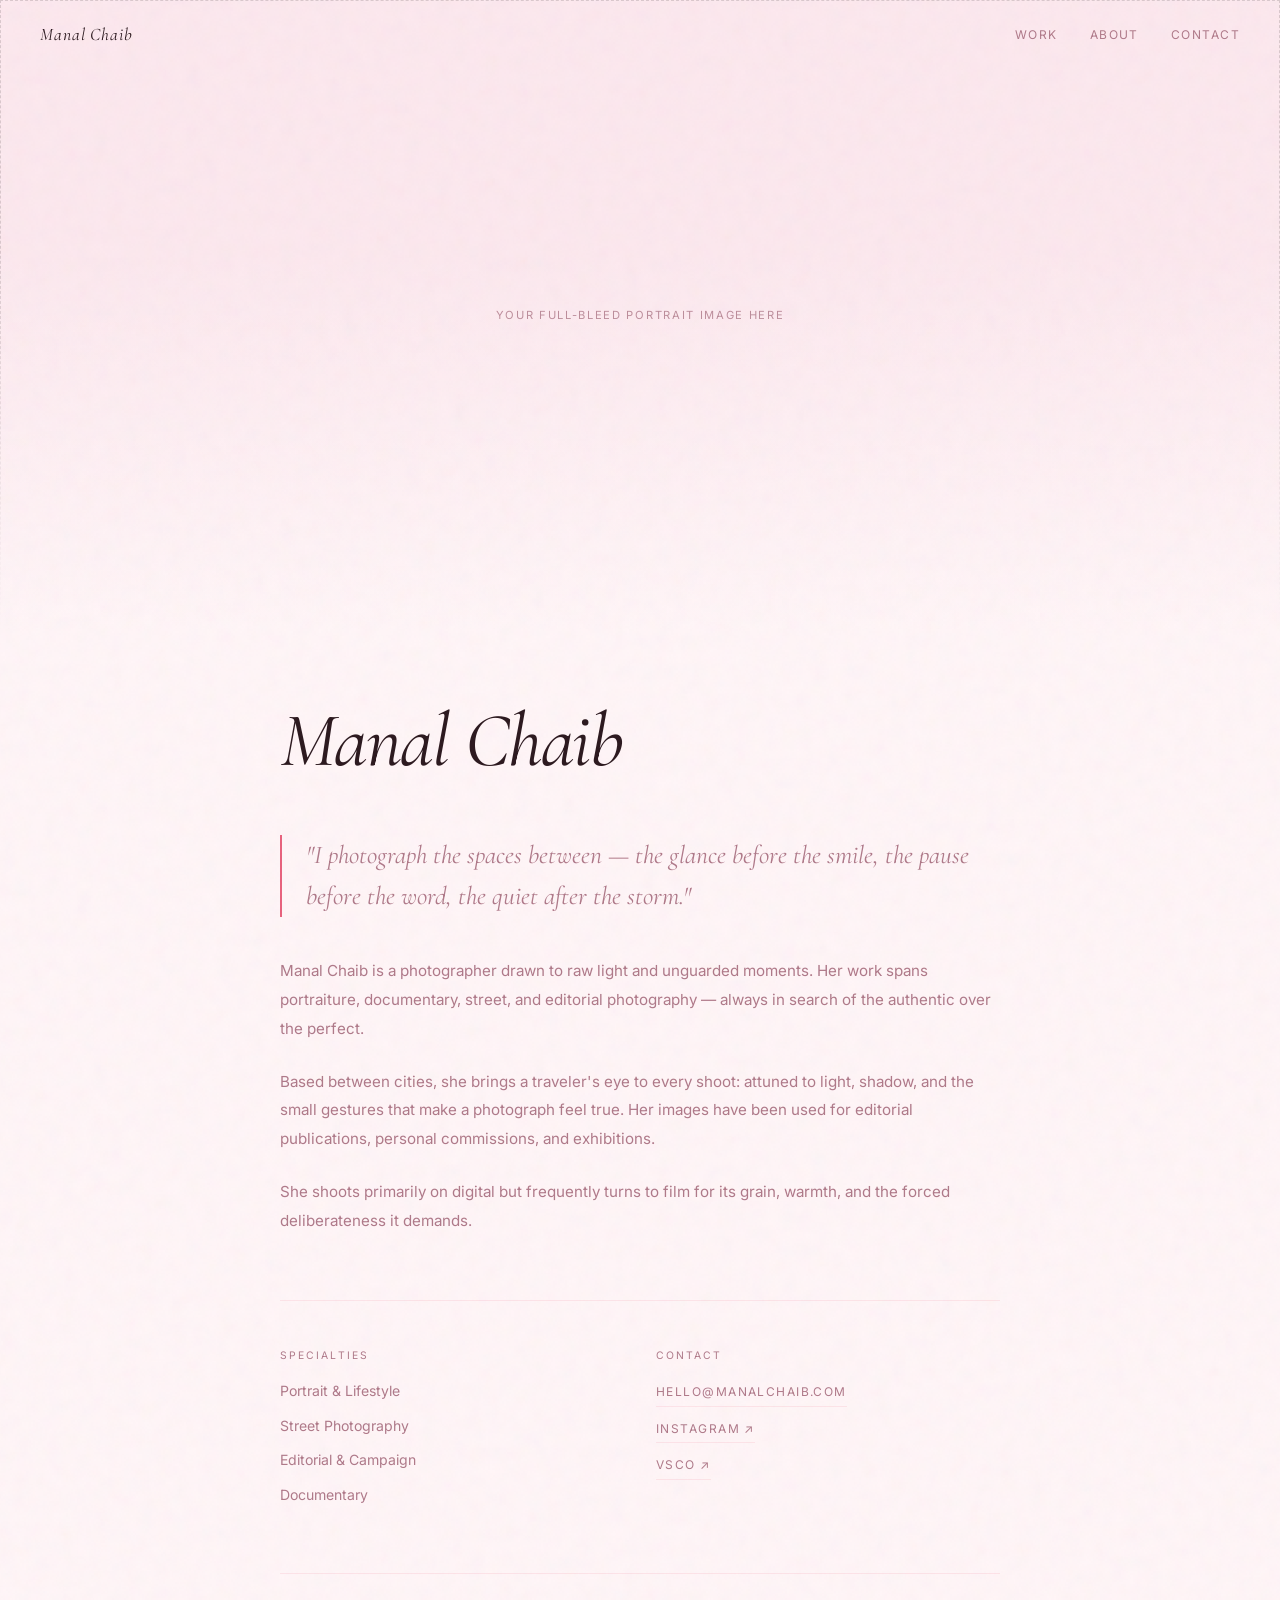
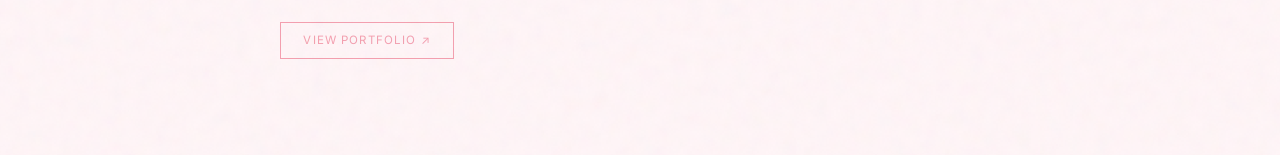
==== about.html @ 99ca236a "please just commit" ====
<!DOCTYPE html>
<html lang="en">

<head>
    <meta charset="UTF-8" />
    <meta name="viewport" content="width=device-width, initial-scale=1.0" />
    <title>About — Manal Chaib Photography</title>
    <meta name="description"
        content="About Manal Chaib — photographer based between cities, capturing raw and cinematic moments." />
    <link rel="preconnect" href="https://fonts.googleapis.com" />
    <link rel="preconnect" href="https://fonts.gstatic.com" crossorigin />
    <link
        href="https://fonts.googleapis.com/css2?family=Cormorant+Garamond:ital,wght@0,300;0,400;0,600;1,300;1,400&family=Inter:wght@300;400;500&family=DM+Serif+Display:ital@0;1&display=swap"
        rel="stylesheet" />
    <link rel="stylesheet" href="styles.css" />
</head>

<body>

    <div class="grain" aria-hidden="true"></div>
    <div class="cursor" id="cursor"></div>
    <div class="cursor-dot" id="cursor-dot"></div>

    <nav class="nav" id="nav">
        <div class="nav-left">
            <a href="index.html" class="nav-logo">Manal Chaib</a>
        </div>
        <div class="nav-right">
            <a href="gallery.html" class="nav-link">Work</a>
            <a href="about.html" class="nav-link" aria-current="page">About</a>
            <a href="index.html#contact" class="nav-link">Contact</a>
        </div>
    </nav>

    <!-- Full-bleed portrait -->
    <div class="about-hero">
        <div class="img-placeholder" style="width:100%;height:100%;">Your full-bleed portrait image here</div>
        <div class="about-hero-overlay"></div>
    </div>

    <div class="about-content">
        <h1 class="about-name reveal">Manal Chaib</h1>

        <blockquote class="about-pull reveal">
            "I photograph the spaces between — the glance before the smile, the pause before the word, the quiet after
            the storm."
        </blockquote>

        <p class="about-text reveal">
            Manal Chaib is a photographer drawn to raw light and unguarded moments. Her work spans portraiture,
            documentary, street, and editorial photography — always in search of the authentic over the perfect.
        </p>
        <p class="about-text reveal">
            Based between cities, she brings a traveler's eye to every shoot: attuned to light, shadow, and the small
            gestures that make a photograph feel true. Her images have been used for editorial publications, personal
            commissions, and exhibitions.
        </p>
        <p class="about-text reveal">
            She shoots primarily on digital but frequently turns to film for its grain, warmth, and the forced
            deliberateness it demands.
        </p>

        <div class="about-grid">
            <div class="reveal">
                <p class="about-grid-label">Specialties</p>
                <ul class="about-grid-list">
                    <li>Portrait &amp; Lifestyle</li>
                    <li>Street Photography</li>
                    <li>Editorial &amp; Campaign</li>
                    <li>Documentary</li>
                </ul>
            </div>
            <div class="reveal">
                <p class="about-grid-label">Contact</p>
                <ul class="about-grid-list">
                    <li><a href="mailto:hello@manalchaib.com" class="text-link">hello@manalchaib.com</a></li>
                    <li><a href="https://instagram.com" target="_blank" rel="noopener" class="text-link">Instagram ↗</a>
                    </li>
                    <li><a href="https://vsco.co" target="_blank" rel="noopener" class="text-link">VSCO ↗</a></li>
                </ul>
            </div>
        </div>

        <div style="margin-top: 4rem; padding-top: 3rem; border-top: 1px solid var(--border);">
            <a href="gallery.html" class="hero-cta reveal">View Portfolio ↗</a>
        </div>
    </div>

    <script src="script.js"></script>
</body>

</html>
---- styles.css ----
@import url('https://fonts.googleapis.com/css2?family=Cormorant+Garamond:ital,wght@0,300;0,400;0,600;1,300;1,400&family=Inter:wght@300;400;500&display=swap');

/* ============================================================
   DESIGN SYSTEM — Manal Chaib Photography
   Beige / Stone aesthetic · Film grain · Phosphene type
   ============================================================ */

/*
  ── Phosphene Font ──────────────────────────────────────────
  Download Phosphene (e.g. from uncut.wtf or dafont.com) and
  place the .woff2 / .woff files in a /fonts/ folder.
  Rename the file to phosphene.woff2 (and phosphene.woff).
  Until then, Cormorant Garamond is used as a fallback.
*/
@font-face {
  font-family: 'Phosphene';
  src: url('fonts/phosphene.woff2') format('woff2'),
    url('fonts/phosphene.woff') format('woff'),
    url('fonts/phosphene.ttf') format('truetype');
  font-weight: normal;
  font-style: normal;
  font-display: swap;
}

@font-face {
  font-family: 'Phosphene';
  src: url('fonts/phosphene-italic.woff2') format('woff2'),
    url('fonts/phosphene-italic.woff') format('woff'),
    url('fonts/phosphene-italic.ttf') format('truetype');
  font-weight: normal;
  font-style: italic;
  font-display: swap;
}

:root {
  /* ── Baby Pink / White palette ── */
  --bg: #fff5f7;
  /* softest blush white */
  --surface: #fce8ee;
  /* baby pink surface */
  --surface-light: #ffffff;
  /* pure white */
  --surface-dark: #f2c4d0;
  /* deeper rose pink */

  --text: #2d1a20;
  /* deep rose-black */
  --text-muted: #b07a8a;
  /* muted dusty rose */
  --text-on-dark: #2d1a20;
  /* dark text on pink sections */
  --text-muted-dark: #9a5f6f;
  /* deeper muted on rose */

  --accent: #e8637e;
  /* warm rose pink */
  --accent-light: #f4a0b0;
  /* light blush */
  --accent-dark: #c0415a;
  /* deep rose */

  --border: rgba(232, 99, 126, 0.12);
  --border-dark: rgba(232, 99, 126, 0.2);

  --font-display: 'Phosphene', 'Cormorant Garamond', 'Georgia', serif;
  --font-serif: 'Cormorant Garamond', 'Georgia', serif;
  --font-sans: 'Inter', -apple-system, sans-serif;

  --ease: cubic-bezier(0.25, 0.46, 0.45, 0.94);
  --ease-out: cubic-bezier(0.16, 1, 0.3, 1);
}

/* ==================== RESET ==================== */
*,
*::before,
*::after {
  box-sizing: border-box;
  margin: 0;
  padding: 0;
}

html {
  scroll-behavior: smooth;
  font-size: 16px;
}

body {
  background: var(--bg);
  color: var(--text);
  font-family: var(--font-sans);
  overflow-x: hidden;
  cursor: none;
}

a {
  color: inherit;
  text-decoration: none;
}

img {
  display: block;
  width: 100%;
  object-fit: cover;
}

ul {
  list-style: none;
}


/* ==================== FILM GRAIN ==================== */
.grain {
  position: fixed;
  inset: -200%;
  width: 400%;
  height: 400%;
  opacity: 0.045;
  background-image: url("data:image/svg+xml,%3Csvg viewBox='0 0 256 256' xmlns='http://www.w3.org/2000/svg'%3E%3Cfilter id='noise'%3E%3CfeTurbulence type='fractalNoise' baseFrequency='0.9' numOctaves='4' stitchTiles='stitch'/%3E%3C/filter%3E%3Crect width='100%25' height='100%25' filter='url(%23noise)'/%3E%3C/svg%3E");
  pointer-events: none;
  z-index: 9999;
  mix-blend-mode: multiply;
  animation: grain-shift 0.5s steps(2) infinite;
}

@keyframes grain-shift {
  0% {
    transform: translate(0, 0);
  }

  25% {
    transform: translate(-2%, -3%);
  }

  50% {
    transform: translate(3%, 1%);
  }

  75% {
    transform: translate(-1%, 4%);
  }

  100% {
    transform: translate(2%, -2%);
  }
}

/* ==================== CUSTOM CURSOR — HEART ==================== */
.cursor {
  position: fixed;
  width: 28px;
  height: 28px;
  pointer-events: none;
  z-index: 9998;
  transform: translate(-50%, -55%);
  display: flex;
  align-items: center;
  justify-content: center;
  font-size: 22px;
  line-height: 1;
  color: var(--accent);
  transition: font-size 0.25s var(--ease), color 0.25s;
  user-select: none;
}

.cursor.hovering {
  font-size: 36px;
  color: var(--accent-dark);
}

/* trailing mini heart */
.cursor-dot {
  position: fixed;
  pointer-events: none;
  z-index: 9997;
  transform: translate(-50%, -55%);
  font-size: 10px;
  color: var(--accent-light);
  line-height: 1;
  user-select: none;
}

/* ==================== PRELOADER ==================== */
.preloader {
  position: fixed;
  inset: 0;
  background: var(--surface-light);
  z-index: 10000;
  display: flex;
  align-items: center;
  justify-content: center;
  transition: opacity 0.8s var(--ease-out);
}

.preloader.hidden {
  opacity: 0;
  pointer-events: none;
}

.preloader-text {
  font-family: var(--font-display);
  font-size: clamp(2.5rem, 8vw, 6rem);
  letter-spacing: 0.5em;
  color: var(--text);
  animation: preloader-breathe 1.2s ease-in-out;
}

@keyframes preloader-breathe {
  0% {
    opacity: 0;
    letter-spacing: 0.8em;
  }

  100% {
    opacity: 1;
    letter-spacing: 0.5em;
  }
}

/* ==================== NAVIGATION ==================== */
.nav {
  position: fixed;
  top: 0;
  left: 0;
  right: 0;
  z-index: 100;
  display: flex;
  align-items: center;
  justify-content: space-between;
  padding: 1.5rem 2.5rem;
  transition: background 0.4s, padding 0.4s;
}

.nav.scrolled {
  background: rgba(255, 245, 247, 0.92);
  backdrop-filter: blur(16px);
  -webkit-backdrop-filter: blur(16px);
  padding: 1rem 2.5rem;
  border-bottom: 1px solid var(--border);
}

.nav-logo {
  font-family: var(--font-display);
  font-size: 1.1rem;
  letter-spacing: 0.05em;
  color: var(--text);
  font-style: italic;
}

.nav.on-dark .nav-logo,
.nav.on-dark .nav-link {
  color: var(--text-on-dark);
}

.nav.on-dark.scrolled {
  background: rgba(42, 37, 32, 0.92);
  border-color: var(--border-dark);
}

.nav-right {
  display: flex;
  gap: 2rem;
  align-items: center;
}

.nav-link {
  font-family: var(--font-sans);
  font-size: 0.75rem;
  font-weight: 400;
  letter-spacing: 0.12em;
  text-transform: uppercase;
  color: var(--text-muted);
  transition: color 0.2s;
  position: relative;
}

.nav.on-dark .nav-link {
  color: var(--text-muted-dark);
}

.nav-link::after {
  content: '';
  position: absolute;
  bottom: -2px;
  left: 0;
  width: 0;
  height: 1px;
  background: var(--accent);
  transition: width 0.3s var(--ease);
}

.nav-link:hover {
  color: var(--text);
}

.nav-link:hover::after {
  width: 100%;
}

/* ==================== PLACEHOLDERS ==================== */
.img-placeholder {
  background: var(--surface);
  display: flex;
  align-items: center;
  justify-content: center;
  color: var(--text-muted);
  font-size: 0.7rem;
  letter-spacing: 0.15em;
  text-transform: uppercase;
  font-family: var(--font-sans);
  border: 1px dashed rgba(30, 27, 24, 0.15);
}

/* ==================== HERO ==================== */
.hero {
  position: relative;
  height: 100vh;
  min-height: 600px;
  display: flex;
  align-items: flex-end;
  overflow: hidden;
}

.hero-bg {
  position: absolute;
  inset: 0;
}

.hero-placeholder {
  width: 100%;
  height: 100%;
  background: linear-gradient(135deg, #fce8ee 0%, #f9d0dc 50%, #fce8ee 100%);
  display: flex;
  align-items: center;
  justify-content: center;
}

.hero-placeholder-text {
  font-size: 0.7rem;
  letter-spacing: 0.2em;
  text-transform: uppercase;
  color: rgba(232, 99, 126, 0.35);
  font-family: var(--font-sans);
}

.hero-overlay {
  position: absolute;
  inset: 0;
  background: linear-gradient(to top,
      rgba(30, 27, 24, 0.82) 0%,
      rgba(30, 27, 24, 0.35) 40%,
      rgba(30, 27, 24, 0.05) 80%,
      transparent 100%);
}

.hero-content {
  position: relative;
  z-index: 2;
  padding: 0 2.5rem 5rem;
  max-width: 1200px;
  width: 100%;
}

.hero-eyebrow {
  font-family: var(--font-sans);
  font-size: 0.72rem;
  letter-spacing: 0.2em;
  text-transform: uppercase;
  color: var(--accent);
  margin-bottom: 1.5rem;
}

.hero-title {
  font-family: var(--font-display);
  font-size: clamp(3.5rem, 10vw, 9rem);
  font-weight: 400;
  line-height: 0.9;
  letter-spacing: -0.02em;
  color: var(--text);
  margin-bottom: 2rem;
}

.hero-title em {
  font-style: italic;
  color: var(--accent);
}

.hero-meta {
  display: flex;
  align-items: center;
  gap: 2rem;
  font-size: 0.8rem;
  color: var(--text-muted);
  font-family: var(--font-sans);
  letter-spacing: 0.05em;
}

.hero-cta {
  display: inline-flex;
  align-items: center;
  padding: 0.65rem 1.4rem;
  border: 1px solid var(--accent-light);
  color: var(--accent-light);
  font-size: 0.72rem;
  letter-spacing: 0.1em;
  text-transform: uppercase;
  transition: background 0.25s, color 0.25s;
}

.hero-cta:hover {
  background: var(--accent-light);
  color: var(--surface-dark);
}

/* On light sections (about page, gallery page) */
.light-hero .hero-cta {
  border-color: var(--accent);
  color: var(--accent);
}

.light-hero .hero-cta:hover {
  background: var(--accent);
  color: #fff;
}

.scroll-indicator {
  position: absolute;
  bottom: 2.5rem;
  right: 2.5rem;
  display: flex;
  flex-direction: column;
  align-items: center;
  gap: 0.6rem;
  z-index: 2;
}

.scroll-line {
  width: 1px;
  height: 50px;
  background: linear-gradient(to bottom, var(--accent), transparent);
  animation: scroll-pulse 2s ease-in-out infinite;
}

@keyframes scroll-pulse {

  0%,
  100% {
    opacity: 1;
    transform: scaleY(1);
    transform-origin: top;
  }

  50% {
    opacity: 0.4;
    transform: scaleY(0.6);
    transform-origin: top;
  }
}

.scroll-label {
  font-size: 0.65rem;
  letter-spacing: 0.2em;
  text-transform: uppercase;
  color: var(--text-muted);
  writing-mode: vertical-rl;
}

/* ==================== PROJECT LIST (bpowell inspired) ==================== */
.projects {
  padding: 6rem 2.5rem 3rem;
  max-width: 1200px;
  margin: 0 auto;
  background: var(--bg);
}

.projects-header {
  display: flex;
  align-items: center;
  justify-content: space-between;
  margin-bottom: 2rem;
  padding-bottom: 1rem;
  border-bottom: 1px solid var(--border);
}

.section-label {
  font-family: var(--font-sans);
  font-size: 0.68rem;
  letter-spacing: 0.2em;
  text-transform: uppercase;
  color: var(--text-muted);
}

.projects-list {
  border-bottom: 1px solid var(--border);
}

.project-item {
  position: relative;
  border-top: 1px solid var(--border);
  overflow: hidden;
}

.project-link {
  display: flex;
  align-items: center;
  gap: 2rem;
  padding: 2rem 0;
  width: 100%;
  transition: padding 0.3s var(--ease);
  position: relative;
  z-index: 1;
}

.project-link:hover {
  padding-left: 0.5rem;
}

.project-num {
  font-family: var(--font-sans);
  font-size: 0.65rem;
  color: var(--text-muted);
  letter-spacing: 0.1em;
  min-width: 2rem;
}

.project-title {
  font-family: var(--font-display);
  font-size: clamp(2rem, 6vw, 5rem);
  font-weight: 400;
  letter-spacing: -0.02em;
  line-height: 1;
  flex: 1;
  color: var(--text);
  transition: color 0.2s, letter-spacing 0.3s var(--ease);
}

.project-link:hover .project-title {
  color: var(--accent);
  letter-spacing: 0.01em;
}

.project-meta {
  font-family: var(--font-sans);
  font-size: 0.72rem;
  color: var(--text-muted);
  letter-spacing: 0.08em;
  margin-left: auto;
  opacity: 0;
  transform: translateX(-10px);
  transition: opacity 0.3s, transform 0.3s var(--ease);
}

.project-item:hover .project-meta {
  opacity: 1;
  transform: translateX(0);
}

.project-arrow {
  font-size: 1.2rem;
  color: var(--text-muted);
  transition: transform 0.3s var(--ease), color 0.2s;
}

.project-link:hover .project-arrow {
  transform: translate(4px, -4px);
  color: var(--accent);
}

/* Hover thumbnail preview */
.project-preview {
  position: absolute;
  right: 4rem;
  top: 50%;
  transform: translateY(-50%) scale(0.85);
  width: 140px;
  height: 100px;
  opacity: 0;
  pointer-events: none;
  transition: opacity 0.3s var(--ease), transform 0.35s var(--ease);
  z-index: 0;
  overflow: hidden;
}

.project-preview-img {
  width: 100%;
  height: 100%;
}

.project-item:hover .project-preview {
  opacity: 1;
  transform: translateY(-50%) scale(1);
}

/* ==================== ABOUT TEASER ==================== */
.about-teaser {
  background: var(--surface);
  padding: 7rem 2.5rem;
  color: var(--text);
}

.about-teaser-inner {
  max-width: 1200px;
  margin: 0 auto;
  display: grid;
  grid-template-columns: 1fr 1fr;
  gap: 6rem;
  align-items: center;
}

.about-teaser .section-label {
  color: var(--text-muted-dark);
}

.about-quote {
  font-family: var(--font-display);
  font-size: clamp(1.4rem, 3vw, 2rem);
  font-style: italic;
  line-height: 1.5;
  color: var(--text);
  margin: 1.5rem 0;
  border-left: none;
}

.about-body {
  font-size: 0.9rem;
  line-height: 1.8;
  color: var(--text-muted);
  margin-bottom: 1.5rem;
}

.text-link {
  font-size: 0.75rem;
  letter-spacing: 0.12em;
  text-transform: uppercase;
  color: var(--accent);
  border-bottom: 1px solid var(--accent-light);
  padding-bottom: 2px;
  transition: color 0.2s, border-color 0.2s;
  display: inline-block;
}

.text-link:hover {
  color: var(--accent-dark);
  border-color: var(--accent-dark);
}

/* Light-context text links (about page, gallery page) */
.about-content .text-link,
.about-grid .text-link {
  color: var(--text-muted);
  border-color: var(--border);
}

.about-content .text-link:hover,
.about-grid .text-link:hover {
  color: var(--accent);
  border-color: var(--accent);
}

.about-teaser-image {
  position: relative;
}

.img-tall {
  width: 100%;
  height: 520px;
}

/* ==================== FILMSTRIP ==================== */
.filmstrip-section {
  padding: 3rem 0;
  overflow: hidden;
  background: var(--surface);
  border-top: 1px solid var(--border);
  border-bottom: 1px solid var(--border);
}

.filmstrip-track {
  display: flex;
  gap: 1rem;
  animation: filmstrip-scroll 30s linear infinite;
  width: max-content;
}

.filmstrip-track:hover {
  animation-play-state: paused;
}

@keyframes filmstrip-scroll {
  from {
    transform: translateX(0);
  }

  to {
    transform: translateX(-50%);
  }
}

.film-frame {
  width: 260px;
  height: 180px;
  flex-shrink: 0;
  transition: transform 0.3s var(--ease), filter 0.3s;
  filter: grayscale(20%) sepia(10%);
  cursor: pointer;
}

.film-frame:hover {
  transform: scale(1.05);
  filter: grayscale(0%);
}

.film-frame span {
  display: none;
}

/* ==================== CONTACT ==================== */
.contact {
  background: var(--surface);
  padding: 8rem 2.5rem 0;
  color: var(--text);
}

.contact-inner {
  max-width: 1200px;
  margin: 0 auto;
}

.contact-top {
  display: flex;
  align-items: center;
  justify-content: space-between;
  margin-bottom: 1.5rem;
}

.available-badge {
  display: flex;
  align-items: center;
  gap: 0.5rem;
  font-size: 0.72rem;
  letter-spacing: 0.1em;
  text-transform: uppercase;
  color: #6dcea0;
}

.dot {
  width: 7px;
  height: 7px;
  border-radius: 50%;
  background: #6dcea0;
  animation: pulse-dot 2s ease-in-out infinite;
}

@keyframes pulse-dot {

  0%,
  100% {
    box-shadow: 0 0 0 0 rgba(109, 206, 160, 0.4);
  }

  50% {
    box-shadow: 0 0 0 6px rgba(109, 206, 160, 0);
  }
}

.contact-email {
  display: block;
  font-family: var(--font-display);
  font-size: clamp(2rem, 6vw, 5.5rem);
  font-style: italic;
  line-height: 1;
  color: var(--text-on-dark);
  margin-bottom: 1.5rem;
  transition: color 0.2s;
  word-break: break-all;
}

.contact-email:hover {
  color: var(--accent-light);
}

.contact-sub {
  font-size: 0.85rem;
  color: var(--text-muted);
  line-height: 1.7;
  max-width: 500px;
  margin-bottom: 5rem;
}

/* ==================== FOOTER ==================== */
.footer {
  border-top: 1px solid var(--border);
  background: var(--surface);
}

.footer-marquee {
  overflow: hidden;
  padding: 1.2rem 0;
  border-bottom: 1px solid var(--border);
}

.marquee-track {
  display: flex;
  white-space: nowrap;
  animation: marquee-scroll 20s linear infinite;
  font-size: 0.72rem;
  letter-spacing: 0.15em;
  text-transform: uppercase;
  color: var(--text-muted-dark);
}

@keyframes marquee-scroll {
  from {
    transform: translateX(0);
  }

  to {
    transform: translateX(-50%);
  }
}

.footer-bottom {
  display: flex;
  align-items: center;
  justify-content: space-between;
  padding: 1.5rem 0;
}

.footer-copy {
  font-size: 0.72rem;
  color: var(--text-muted-dark);
  letter-spacing: 0.05em;
}

.footer-links {
  display: flex;
  gap: 2rem;
}

.footer-link {
  font-size: 0.72rem;
  letter-spacing: 0.1em;
  text-transform: uppercase;
  color: var(--text-muted-dark);
  transition: color 0.2s;
}

.footer-link:hover {
  color: var(--accent-light);
}

/* ==================== REVEAL ANIMATIONS ==================== */
.reveal,
.reveal-item {
  opacity: 0;
  transform: translateY(28px);
  transition: opacity 0.85s var(--ease-out), transform 0.85s var(--ease-out);
}

.reveal.visible,
.reveal-item.visible {
  opacity: 1;
  transform: translateY(0);
}

.project-item.reveal-item {
  transition-delay: calc(var(--i, 0) * 80ms);
}

/* ==================== GALLERY PAGE ==================== */
.page-header {
  padding: 8rem 2.5rem 3rem;
  max-width: 1200px;
  margin: 0 auto;
}

.page-title {
  font-family: var(--font-display);
  font-size: clamp(3rem, 8vw, 7rem);
  font-weight: 400;
  font-style: italic;
  letter-spacing: -0.02em;
  line-height: 0.95;
  margin-bottom: 2rem;
  color: var(--text);
}

.filter-bar {
  display: flex;
  gap: 1rem;
  flex-wrap: wrap;
  margin-bottom: 3rem;
}

.filter-btn {
  padding: 0.45rem 1.1rem;
  border: 1px solid var(--border);
  background: none;
  color: var(--text-muted);
  font-family: var(--font-sans);
  font-size: 0.72rem;
  letter-spacing: 0.1em;
  text-transform: uppercase;
  cursor: pointer;
  transition: all 0.2s;
}

.filter-btn:hover,
.filter-btn.active {
  border-color: var(--accent);
  color: var(--accent);
  background: rgba(139, 94, 60, 0.07);
}

.gallery-grid {
  padding: 0 2.5rem 6rem;
  max-width: 1200px;
  margin: 0 auto;
  columns: 3;
  column-gap: 1rem;
  gap: 1rem;
}

.gallery-item {
  break-inside: avoid;
  margin-bottom: 1rem;
  overflow: hidden;
  position: relative;
  cursor: pointer;
}

.gallery-item img,
.gallery-item .img-placeholder {
  width: 100%;
  aspect-ratio: 3/4;
  transition: transform 0.5s var(--ease);
}

.gallery-item:nth-child(3n+2) img,
.gallery-item:nth-child(3n+2) .img-placeholder {
  aspect-ratio: 1;
}

.gallery-item:nth-child(3n+3) img,
.gallery-item:nth-child(3n+3) .img-placeholder {
  aspect-ratio: 4/5;
}

.gallery-item:hover img,
.gallery-item:hover .img-placeholder {
  transform: scale(1.04);
}

.gallery-caption {
  position: absolute;
  inset: 0;
  background: rgba(30, 27, 24, 0.52);
  display: flex;
  flex-direction: column;
  align-items: flex-start;
  justify-content: flex-end;
  padding: 1rem;
  opacity: 0;
  transition: opacity 0.3s;
}

.gallery-item:hover .gallery-caption {
  opacity: 1;
}

.gallery-caption-title {
  font-family: var(--font-serif);
  font-size: 1.1rem;
  font-style: italic;
  color: #fff;
}

.gallery-caption-cat {
  font-size: 0.65rem;
  letter-spacing: 0.15em;
  text-transform: uppercase;
  color: var(--accent);
  margin-top: 0.25rem;
}

/* Lightbox */
.lightbox {
  position: fixed;
  inset: 0;
  background: rgba(20, 17, 14, 0.97);
  z-index: 200;
  display: flex;
  align-items: center;
  justify-content: center;
  opacity: 0;
  pointer-events: none;
  transition: opacity 0.3s;
}

.lightbox.open {
  opacity: 1;
  pointer-events: all;
}

.lightbox-img {
  max-width: 85vw;
  max-height: 85vh;
  object-fit: contain;
}

.lightbox-close {
  position: absolute;
  top: 2rem;
  right: 2.5rem;
  font-size: 1.5rem;
  color: var(--text-muted);
  cursor: pointer;
  background: none;
  border: none;
  transition: color 0.2s;
}

.lightbox-close:hover {
  color: var(--text);
}

/* ==================== ABOUT PAGE ==================== */
.about-hero {
  width: 100%;
  height: 70vh;
  min-height: 400px;
  position: relative;
  overflow: hidden;
}

.about-hero .img-placeholder,
.about-hero img {
  width: 100%;
  height: 100%;
}

.about-hero-overlay {
  position: absolute;
  inset: 0;
  background: linear-gradient(to bottom, transparent 40%, var(--bg) 100%);
}

.about-content {
  background: var(--bg);
}

.about-content {
  max-width: 800px;
  margin: 0 auto;
  padding: 4rem 2.5rem 6rem;
}

.about-name {
  font-family: var(--font-display);
  font-size: clamp(2.5rem, 6vw, 5rem);
  font-style: italic;
  font-weight: 400;
  letter-spacing: -0.02em;
  margin-bottom: 3rem;
  color: var(--text);
}

.about-pull {
  font-family: var(--font-display);
  font-size: clamp(1.2rem, 2.5vw, 1.6rem);
  font-style: italic;
  line-height: 1.6;
  color: var(--text-muted);
  margin-bottom: 2.5rem;
  padding-left: 1.5rem;
  border-left: 2px solid var(--accent);
}

.about-text {
  font-size: 0.95rem;
  line-height: 1.9;
  color: var(--text-muted);
  margin-bottom: 1.5rem;
}

.about-grid {
  display: grid;
  grid-template-columns: 1fr 1fr;
  gap: 2rem;
  margin-top: 4rem;
  padding-top: 3rem;
  border-top: 1px solid var(--border);
}

.about-grid-label {
  font-size: 0.65rem;
  letter-spacing: 0.2em;
  text-transform: uppercase;
  color: var(--text-muted);
  margin-bottom: 1rem;
}

.about-grid-list {
  list-style: none;
  display: flex;
  flex-direction: column;
  gap: 0.5rem;
}

.about-grid-list li {
  font-size: 0.88rem;
  color: var(--text-muted);
  font-family: var(--font-sans);
  line-height: 1.9;
}

/* ==================== RESPONSIVE ==================== */
@media (max-width: 900px) {
  .about-teaser-inner {
    grid-template-columns: 1fr;
    gap: 3rem;
  }

  .gallery-grid {
    columns: 2;
  }

  .about-grid {
    grid-template-columns: 1fr;
  }
}

@media (max-width: 640px) {
  .nav {
    padding: 1.2rem 1.5rem;
  }

  .hero-content {
    padding: 0 1.5rem 4rem;
  }

  .projects {
    padding: 4rem 1.5rem 2rem;
  }

  .project-preview {
    display: none;
  }

  .about-teaser,
  .contact {
    padding-left: 1.5rem;
    padding-right: 1.5rem;
  }

  .gallery-grid {
    columns: 1;
    padding: 0 1.5rem 4rem;
  }

  .cursor,
  .cursor-dot {
    display: none;
  }

  body {
    cursor: auto;
  }

  .footer-bottom {
    flex-direction: column;
    gap: 1rem;
    text-align: center;
  }
}
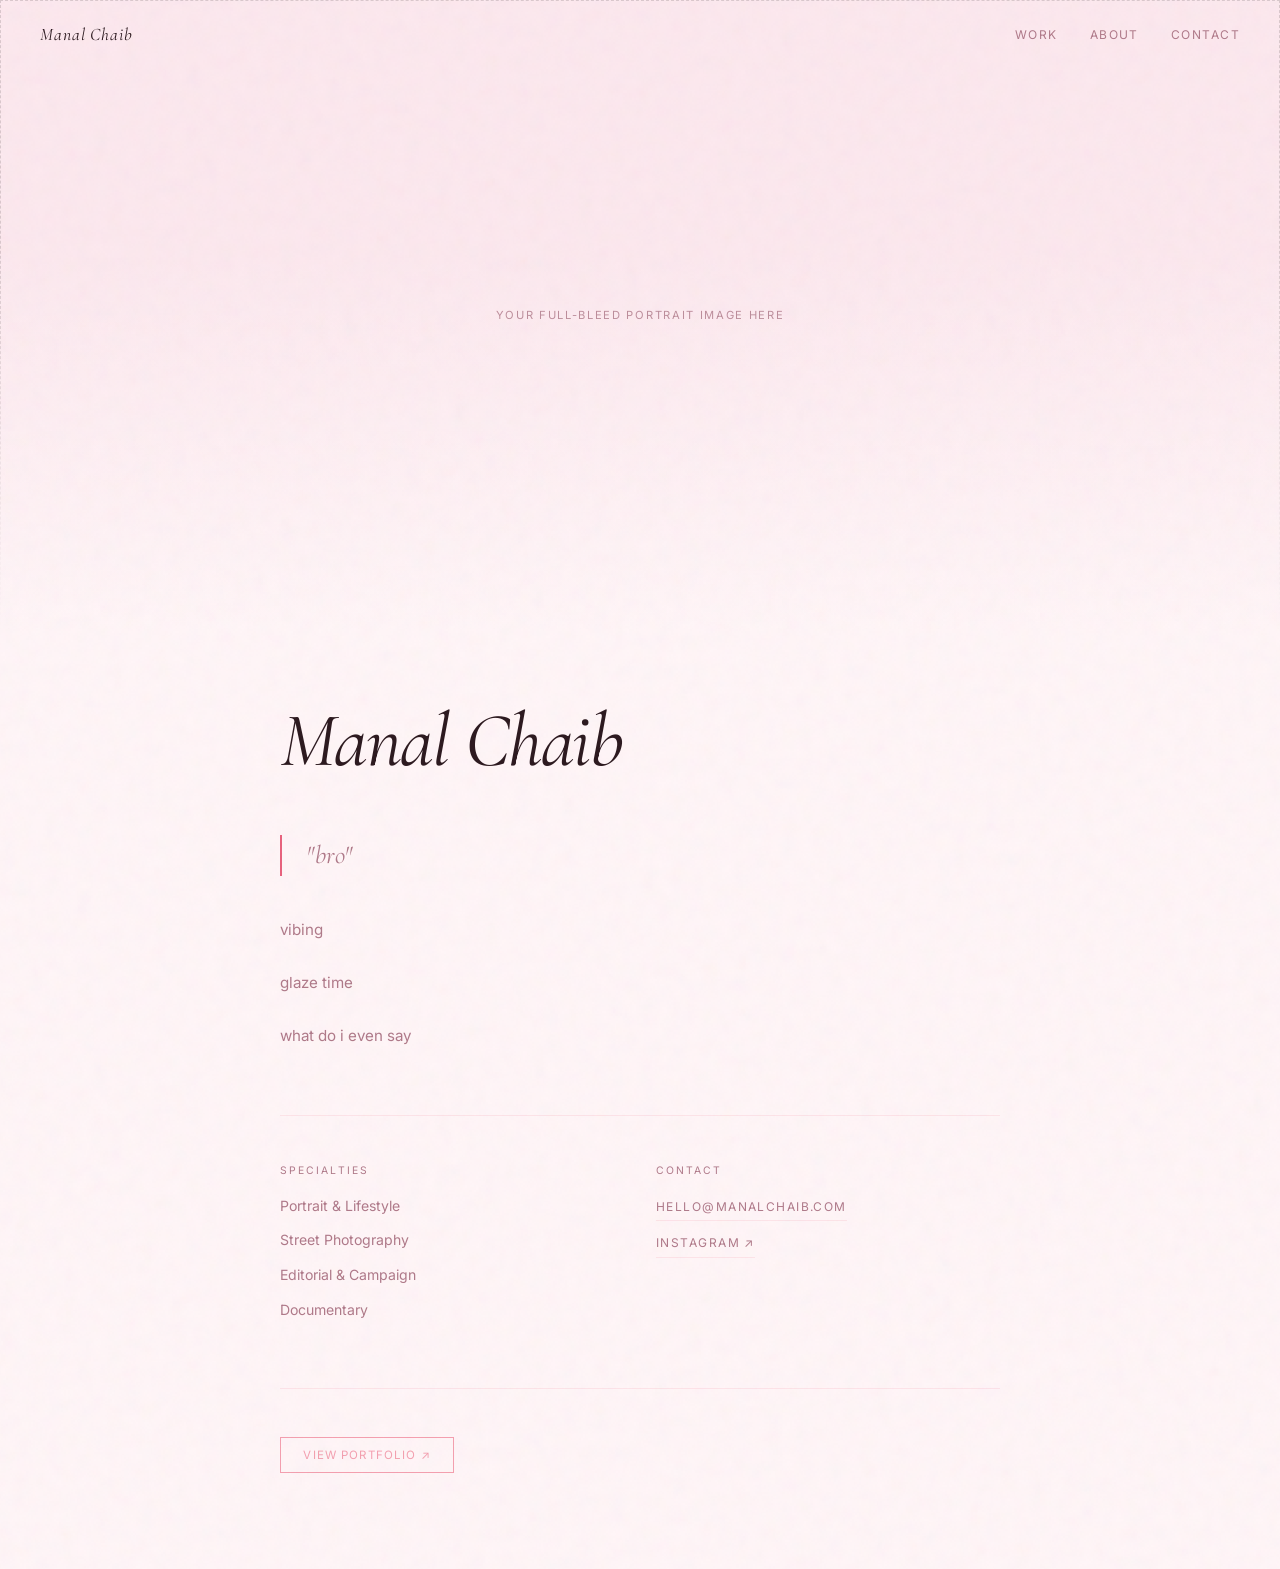
==== commit 92b71051: "Update about.html" ====
--- a/about.html
+++ b/about.html
@@ -4,9 +4,9 @@
 <head>
     <meta charset="UTF-8" />
     <meta name="viewport" content="width=device-width, initial-scale=1.0" />
-    <title>About — Manal Chaib Photography</title>
+    <title>About — Manal Chaib </title>
     <meta name="description"
-        content="About Manal Chaib — photographer based between cities, capturing raw and cinematic moments." />
+        content="About Manal Chaib — avid learner" />
     <link rel="preconnect" href="https://fonts.googleapis.com" />
     <link rel="preconnect" href="https://fonts.gstatic.com" crossorigin />
     <link
@@ -42,22 +42,17 @@
         <h1 class="about-name reveal">Manal Chaib</h1>
 
         <blockquote class="about-pull reveal">
-            "I photograph the spaces between — the glance before the smile, the pause before the word, the quiet after
-            the storm."
+            "bro"
         </blockquote>
 
         <p class="about-text reveal">
-            Manal Chaib is a photographer drawn to raw light and unguarded moments. Her work spans portraiture,
-            documentary, street, and editorial photography — always in search of the authentic over the perfect.
+            vibing
         </p>
         <p class="about-text reveal">
-            Based between cities, she brings a traveler's eye to every shoot: attuned to light, shadow, and the small
-            gestures that make a photograph feel true. Her images have been used for editorial publications, personal
-            commissions, and exhibitions.
+            glaze time
         </p>
         <p class="about-text reveal">
-            She shoots primarily on digital but frequently turns to film for its grain, warmth, and the forced
-            deliberateness it demands.
+            what do i even say
         </p>
 
         <div class="about-grid">
@@ -76,7 +71,6 @@
                     <li><a href="mailto:hello@manalchaib.com" class="text-link">hello@manalchaib.com</a></li>
                     <li><a href="https://instagram.com" target="_blank" rel="noopener" class="text-link">Instagram ↗</a>
                     </li>
-                    <li><a href="https://vsco.co" target="_blank" rel="noopener" class="text-link">VSCO ↗</a></li>
                 </ul>
             </div>
         </div>
@@ -89,4 +83,4 @@
     <script src="script.js"></script>
 </body>
 
-</html>+</html>
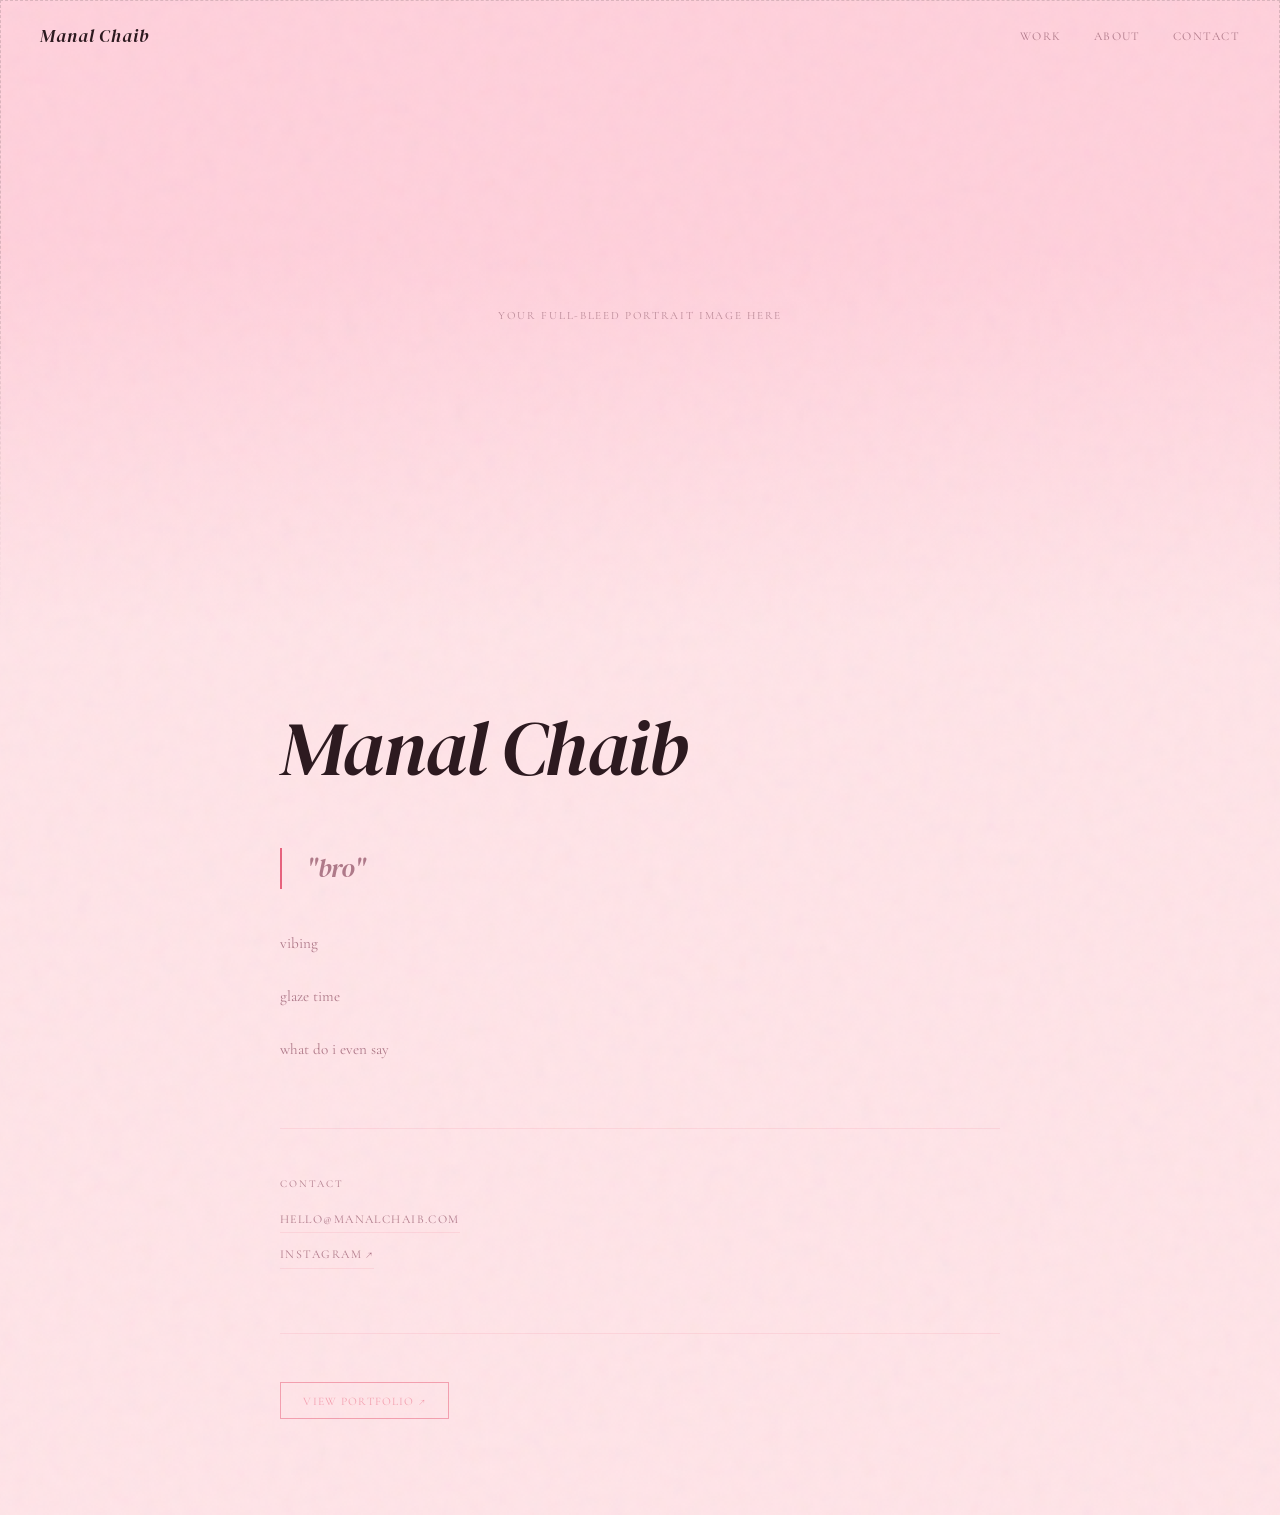
==== commit 118a36b8: "style edits" ====
--- a/about.html
+++ b/about.html
@@ -56,15 +56,7 @@
         </p>
 
         <div class="about-grid">
-            <div class="reveal">
-                <p class="about-grid-label">Specialties</p>
-                <ul class="about-grid-list">
-                    <li>Portrait &amp; Lifestyle</li>
-                    <li>Street Photography</li>
-                    <li>Editorial &amp; Campaign</li>
-                    <li>Documentary</li>
-                </ul>
-            </div>
+
             <div class="reveal">
                 <p class="about-grid-label">Contact</p>
                 <ul class="about-grid-list">
--- a/styles.css
+++ b/styles.css
@@ -1,4 +1,4 @@
-@import url('https://fonts.googleapis.com/css2?family=Cormorant+Garamond:ital,wght@0,300;0,400;0,600;1,300;1,400&family=Inter:wght@300;400;500&display=swap');
+@import url('https://fonts.googleapis.com/css2?family=Cormorant+Garamond:ital,wght@0,300;0,400;0,600;1,300;1,400&family=Outfit:wght@300;400;500&display=swap');
 
 /* ============================================================
    DESIGN SYSTEM — Manal Chaib Photography
@@ -34,10 +34,10 @@
 
 :root {
   /* ── Baby Pink / White palette ── */
-  --bg: #fff5f7;
-  /* softest blush white */
-  --surface: #fce8ee;
-  /* baby pink surface */
+  --bg: #ffe4e8;
+  /* light baby pink */
+  --surface: #ffd1dc;
+  /* shaded baby pink surface */
   --surface-light: #ffffff;
   /* pure white */
   --surface-dark: #f2c4d0;
@@ -62,9 +62,9 @@
   --border: rgba(232, 99, 126, 0.12);
   --border-dark: rgba(232, 99, 126, 0.2);
 
-  --font-display: 'Phosphene', 'Cormorant Garamond', 'Georgia', serif;
+  --font-display: 'DM Serif Display', 'Phosphene', 'Cormorant Garamond', 'Georgia', serif;
   --font-serif: 'Cormorant Garamond', 'Georgia', serif;
-  --font-sans: 'Inter', -apple-system, sans-serif;
+  --font-sans: 'Cormorant Garamond', 'Georgia', serif;
 
   --ease: cubic-bezier(0.25, 0.46, 0.45, 0.94);
   --ease-out: cubic-bezier(0.16, 1, 0.3, 1);
@@ -316,8 +316,10 @@
   height: 100vh;
   min-height: 600px;
   display: flex;
-  align-items: flex-end;
+  align-items: center;
+  justify-content: center;
   overflow: hidden;
+  text-align: center;
 }
 
 .hero-bg {
@@ -355,9 +357,12 @@
 .hero-content {
   position: relative;
   z-index: 2;
-  padding: 0 2.5rem 5rem;
+  padding: 0 2.5rem;
   max-width: 1200px;
   width: 100%;
+  display: flex;
+  flex-direction: column;
+  align-items: center;
 }
 
 .hero-eyebrow {
@@ -377,6 +382,7 @@
   letter-spacing: -0.02em;
   color: var(--text);
   margin-bottom: 2rem;
+  text-align: center;
 }
 
 .hero-title em {
@@ -387,6 +393,7 @@
 .hero-meta {
   display: flex;
   align-items: center;
+  justify-content: center;
   gap: 2rem;
   font-size: 0.8rem;
   color: var(--text-muted);
@@ -677,7 +684,7 @@
 .filmstrip-track {
   display: flex;
   gap: 1rem;
-  animation: filmstrip-scroll 30s linear infinite;
+  animation: filmstrip-scroll 120s linear infinite;
   width: max-content;
 }
 
@@ -696,17 +703,19 @@
 }
 
 .film-frame {
-  width: 260px;
-  height: 180px;
+  width: 320px;
+  height: 220px;
   flex-shrink: 0;
-  transition: transform 0.3s var(--ease), filter 0.3s;
+  transition: transform 0.3s var(--ease), filter 0.3s, box-shadow 0.3s var(--ease);
   filter: grayscale(20%) sepia(10%);
   cursor: pointer;
 }
 
 .film-frame:hover {
-  transform: scale(1.05);
+  transform: scale(1.15);
   filter: grayscale(0%);
+  z-index: 10;
+  box-shadow: 0 20px 40px rgba(0,0,0,0.15);
 }
 
 .film-frame span {
